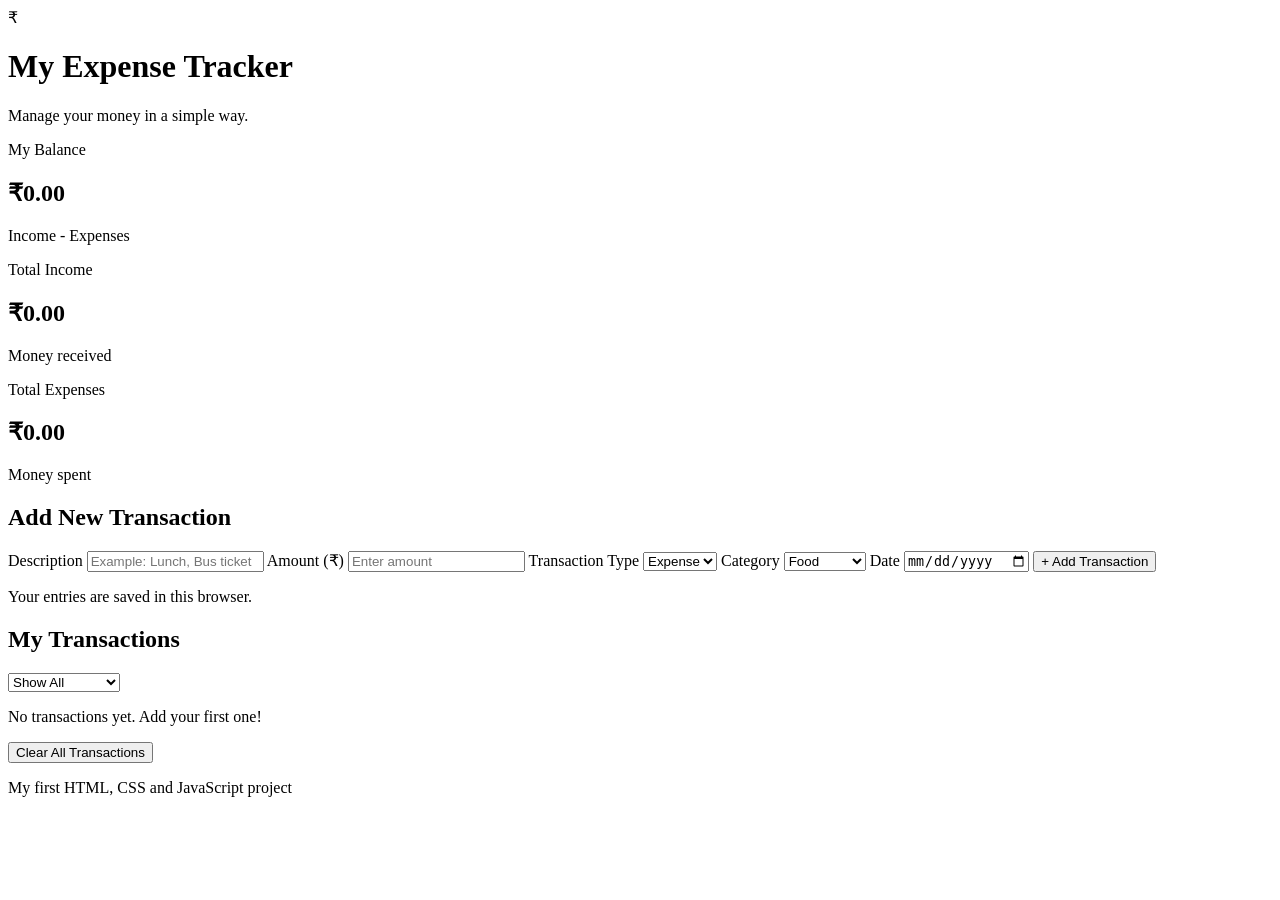
==== index.html @ 71889575 "Add beginner-friendly Expense Tracker project" ====
<!DOCTYPE html>
<html lang="en">
<head>
  <meta charset="UTF-8">
  <meta name="viewport" content="width=device-width, initial-scale=1.0">
  <title>My Expense Tracker</title>
  <link rel="stylesheet" href="style.css">
</head>
<body>
  <div class="container">
    <header class="header">
      <div class="logo">₹</div>
      <div><h1>My Expense Tracker</h1><p>Manage your money in a simple way.</p></div>
    </header>

    <section class="summary">
      <div class="summary-card balance-card"><p>My Balance</p><h2 id="balance">₹0.00</h2><span>Income - Expenses</span></div>
      <div class="summary-card"><p>Total Income</p><h2 class="income-text" id="totalIncome">₹0.00</h2><span>Money received</span></div>
      <div class="summary-card"><p>Total Expenses</p><h2 class="expense-text" id="totalExpense">₹0.00</h2><span>Money spent</span></div>
    </section>

    <main class="main-content">
      <section class="panel">
        <h2 class="section-title">Add New Transaction</h2>
        <form id="expenseForm">
          <label for="description">Description</label>
          <input type="text" id="description" placeholder="Example: Lunch, Bus ticket" required>
          <label for="amount">Amount (₹)</label>
          <input type="number" id="amount" placeholder="Enter amount" min="0.01" step="0.01" required>
          <label for="type">Transaction Type</label>
          <select id="type"><option value="expense">Expense</option><option value="income">Income</option></select>
          <label for="category">Category</label>
          <select id="category">
            <option>Food</option><option>Travel</option><option>Shopping</option>
            <option>Education</option><option>Bills</option><option>Salary</option><option>Other</option>
          </select>
          <label for="date">Date</label>
          <input type="date" id="date" required>
          <button type="submit" class="add-button">+ Add Transaction</button>
        </form>
        <p class="small-note">Your entries are saved in this browser.</p>
      </section>

      <section class="panel">
        <div class="list-heading">
          <h2 class="section-title">My Transactions</h2>
          <select id="filter" aria-label="Filter transactions">
            <option value="all">Show All</option><option value="income">Income Only</option><option value="expense">Expenses Only</option>
          </select>
        </div>
        <div id="transactionList" class="transaction-list"><p class="empty-message">No transactions yet. Add your first one!</p></div>
        <button id="clearButton" class="clear-button" type="button">Clear All Transactions</button>
      </section>
    </main>
    <footer><p>My first HTML, CSS and JavaScript project</p></footer>
  </div>
  <script src="script.js"></script>
</body>
</html>
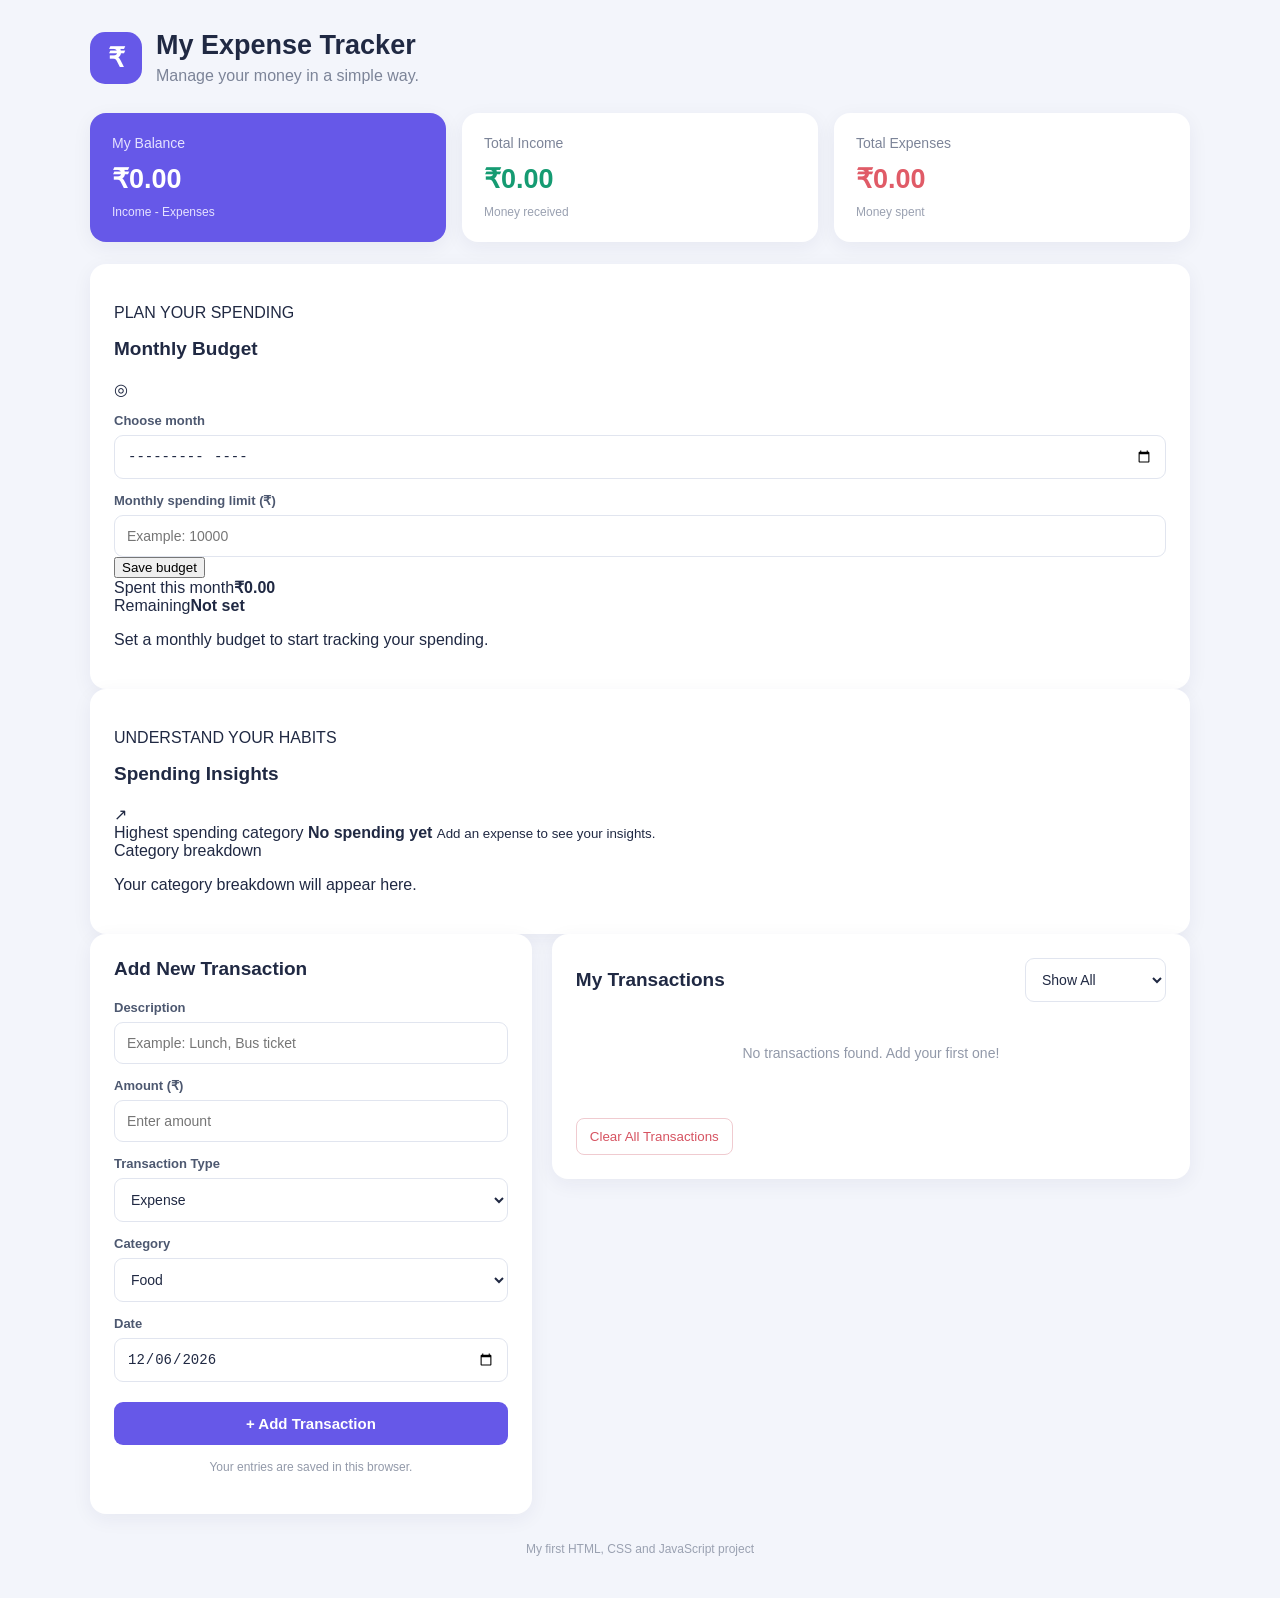
==== commit 201d6410: "Add monthly budget and spending insights UI" ====
--- a/index.html
+++ b/index.html
@@ -3,20 +3,73 @@
 <head>
   <meta charset="UTF-8">
   <meta name="viewport" content="width=device-width, initial-scale=1.0">
+  <meta name="theme-color" content="#6658e8">
+  <meta name="description" content="A simple personal expense tracker with monthly budgets and spending insights.">
   <title>My Expense Tracker</title>
   <link rel="stylesheet" href="style.css">
 </head>
 <body>
   <div class="container">
     <header class="header">
-      <div class="logo">₹</div>
-      <div><h1>My Expense Tracker</h1><p>Manage your money in a simple way.</p></div>
+      <div class="logo" aria-hidden="true">₹</div>
+      <div class="header-copy">
+        <h1>My Expense Tracker</h1>
+        <p>Manage your money in a simple way.</p>
+      </div>
     </header>
 
-    <section class="summary">
+    <section class="summary" aria-label="Money summary">
       <div class="summary-card balance-card"><p>My Balance</p><h2 id="balance">₹0.00</h2><span>Income - Expenses</span></div>
       <div class="summary-card"><p>Total Income</p><h2 class="income-text" id="totalIncome">₹0.00</h2><span>Money received</span></div>
       <div class="summary-card"><p>Total Expenses</p><h2 class="expense-text" id="totalExpense">₹0.00</h2><span>Money spent</span></div>
+    </section>
+
+    <section class="feature-grid" aria-label="Monthly money insights">
+      <section class="panel budget-panel">
+        <div class="feature-heading">
+          <div>
+            <p class="eyebrow">PLAN YOUR SPENDING</p>
+            <h2 class="section-title">Monthly Budget</h2>
+          </div>
+          <span class="feature-icon" aria-hidden="true">◎</span>
+        </div>
+        <label for="selectedMonth">Choose month</label>
+        <input type="month" id="selectedMonth">
+        <form id="budgetForm" class="budget-form">
+          <label for="budgetAmount">Monthly spending limit (₹)</label>
+          <div class="budget-input-row">
+            <input type="number" id="budgetAmount" min="1" step="0.01" placeholder="Example: 10000" inputmode="decimal">
+            <button type="submit" class="secondary-button">Save budget</button>
+          </div>
+        </form>
+        <div class="budget-stats">
+          <div><span>Spent this month</span><strong id="monthlySpent">₹0.00</strong></div>
+          <div class="remaining-stat"><span id="remainingLabel">Remaining</span><strong id="budgetRemaining">Not set</strong></div>
+        </div>
+        <div class="progress-track" id="budgetProgressTrack" role="progressbar" aria-label="Monthly budget used" aria-valuemin="0" aria-valuemax="100" aria-valuenow="0">
+          <div class="progress-fill" id="budgetProgress"></div>
+        </div>
+        <p class="budget-status" id="budgetStatus" aria-live="polite">Set a monthly budget to start tracking your spending.</p>
+      </section>
+
+      <section class="panel insights-panel">
+        <div class="feature-heading">
+          <div>
+            <p class="eyebrow">UNDERSTAND YOUR HABITS</p>
+            <h2 class="section-title">Spending Insights</h2>
+          </div>
+          <span class="feature-icon insight-icon" aria-hidden="true">↗</span>
+        </div>
+        <div class="top-category">
+          <span>Highest spending category</span>
+          <strong id="topCategory">No spending yet</strong>
+          <small id="topCategoryAmount">Add an expense to see your insights.</small>
+        </div>
+        <div class="category-heading"><span>Category breakdown</span><span id="insightMonthLabel"></span></div>
+        <div id="categoryInsights" class="category-insights">
+          <p class="empty-insight">Your category breakdown will appear here.</p>
+        </div>
+      </section>
     </section>
 
     <main class="main-content">
@@ -24,9 +77,9 @@
         <h2 class="section-title">Add New Transaction</h2>
         <form id="expenseForm">
           <label for="description">Description</label>
-          <input type="text" id="description" placeholder="Example: Lunch, Bus ticket" required>
+          <input type="text" id="description" maxlength="70" placeholder="Example: Lunch, Bus ticket" required>
           <label for="amount">Amount (₹)</label>
-          <input type="number" id="amount" placeholder="Enter amount" min="0.01" step="0.01" required>
+          <input type="number" id="amount" placeholder="Enter amount" min="0.01" step="0.01" inputmode="decimal" required>
           <label for="type">Transaction Type</label>
           <select id="type"><option value="expense">Expense</option><option value="income">Income</option></select>
           <label for="category">Category</label>
@@ -39,6 +92,7 @@
           <button type="submit" class="add-button">+ Add Transaction</button>
         </form>
         <p class="small-note">Your entries are saved in this browser.</p>
+        <p class="form-feedback" id="formFeedback" role="status" aria-live="polite"></p>
       </section>
 
       <section class="panel">
--- a/style.css
+++ b/style.css
@@ -0,0 +1,48 @@
+* { box-sizing: border-box; }
+body { margin: 0; padding: 30px 16px; font-family: Arial, sans-serif; background: #f3f5fb; color: #202943; }
+.container { max-width: 1100px; margin: 0 auto; }
+.header { display: flex; align-items: center; gap: 14px; margin-bottom: 28px; }
+.logo { width: 52px; height: 52px; display: flex; align-items: center; justify-content: center; background: #6658e8; color: white; border-radius: 15px; font-size: 27px; font-weight: bold; }
+.header h1 { margin: 0 0 6px; font-size: 27px; }
+.header p { margin: 0; color: #7c8498; }
+.summary { display: grid; grid-template-columns: repeat(3, 1fr); gap: 16px; margin-bottom: 22px; }
+.summary-card { background: white; padding: 22px; border-radius: 16px; box-shadow: 0 5px 20px rgba(30, 40, 80, 0.06); }
+.summary-card p { margin: 0; color: #7c8498; font-size: 14px; }
+.summary-card h2 { margin: 12px 0 7px; font-size: 27px; }
+.summary-card span { color: #9aa1b1; font-size: 12px; }
+.balance-card { background: #6658e8; color: white; }
+.balance-card p, .balance-card span { color: #e5e2ff; }
+.income-text { color: #159b72; }
+.expense-text { color: #e05b67; }
+.main-content { display: grid; grid-template-columns: .9fr 1.3fr; gap: 20px; align-items: start; }
+.panel { background: white; padding: 24px; border-radius: 16px; box-shadow: 0 5px 20px rgba(30, 40, 80, 0.06); }
+.section-title { margin: 0 0 20px; font-size: 19px; }
+label { display: block; margin: 14px 0 7px; font-size: 13px; font-weight: bold; color: #4d5870; }
+input, select { width: 100%; padding: 12px; border: 1px solid #e1e5ef; border-radius: 9px; background: white; color: #202943; font-size: 14px; outline: none; }
+input:focus, select:focus { border-color: #6658e8; box-shadow: 0 0 0 3px rgba(102, 88, 232, .12); }
+.add-button { width: 100%; margin-top: 20px; padding: 13px; border: 0; border-radius: 9px; background: #6658e8; color: white; font-size: 15px; font-weight: bold; cursor: pointer; }
+.add-button:hover { background: #5143d1; }
+.small-note { margin: 15px 0 0; text-align: center; color: #9299a9; font-size: 12px; }
+.list-heading { display: flex; align-items: center; justify-content: space-between; gap: 12px; }
+.list-heading .section-title { margin-bottom: 0; }
+.list-heading select { width: auto; max-width: 145px; }
+.transaction-list { margin-top: 18px; }
+.transaction-row { display: flex; justify-content: space-between; align-items: center; gap: 12px; padding: 15px 0; border-bottom: 1px solid #edf0f5; }
+.transaction-name { font-weight: bold; font-size: 14px; }
+.transaction-details { margin-top: 5px; color: #9299a9; font-size: 12px; }
+.transaction-right { display: flex; align-items: center; gap: 10px; }
+.transaction-amount { font-weight: bold; font-size: 14px; white-space: nowrap; }
+.delete-button { border: 0; background: #fff0f1; color: #df5361; border-radius: 7px; padding: 7px 10px; cursor: pointer; }
+.delete-button:hover { background: #ffdcdf; }
+.empty-message { padding: 25px 5px; text-align: center; color: #9299a9; font-size: 14px; }
+.clear-button { margin-top: 18px; padding: 10px 13px; border: 1px solid #f0cbd0; border-radius: 8px; background: white; color: #d65361; cursor: pointer; }
+.clear-button:hover { background: #fff4f5; }
+footer { margin-top: 28px; text-align: center; color: #9aa1b1; font-size: 12px; }
+@media (max-width: 750px) { .summary, .main-content { grid-template-columns: 1fr; } }
+@media (max-width: 450px) {
+  body { padding: 20px 12px; }
+  .header h1 { font-size: 22px; }
+  .panel { padding: 18px; }
+  .list-heading { align-items: flex-start; flex-direction: column; }
+  .list-heading select { width: 100%; max-width: none; }
+}
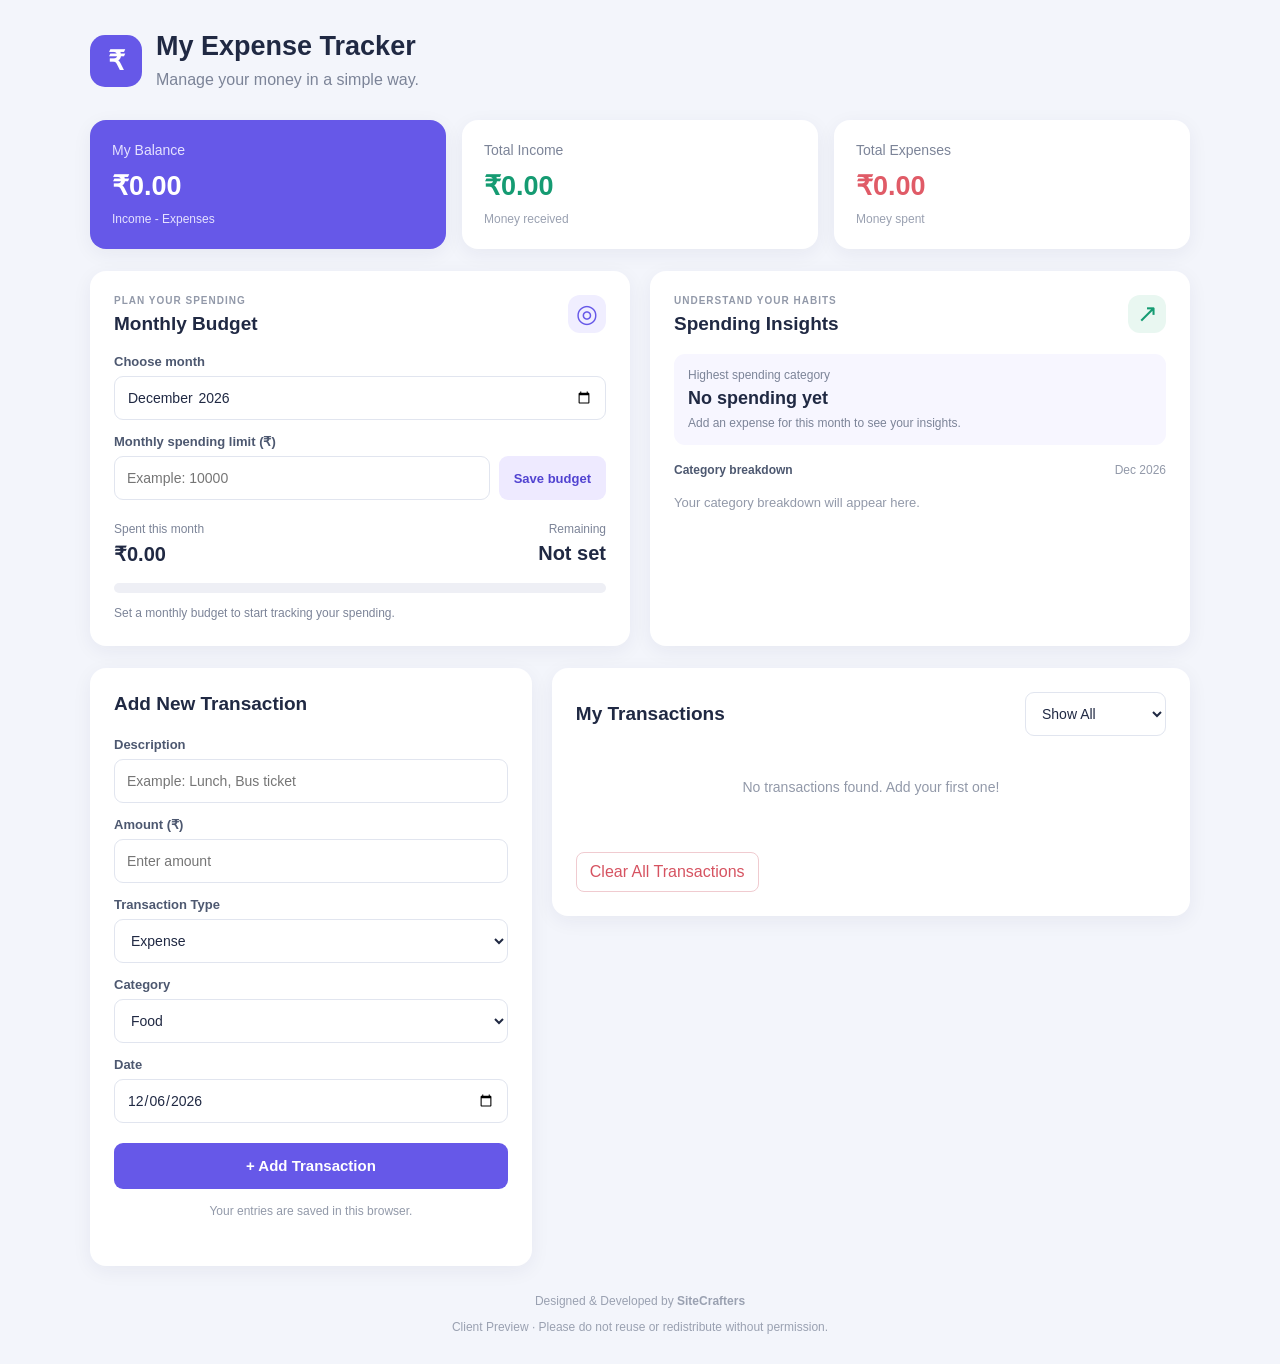
==== commit 8ed54b5a: "Add SiteCrafters client preview branding" ====
--- a/index.html
+++ b/index.html
@@ -5,7 +5,7 @@
   <meta name="viewport" content="width=device-width, initial-scale=1.0">
   <meta name="theme-color" content="#6658e8">
   <meta name="description" content="A simple personal expense tracker with monthly budgets and spending insights.">
-  <title>My Expense Tracker</title>
+  <title>Expense Tracker | SiteCrafters Client Preview</title>
   <link rel="stylesheet" href="style.css">
 </head>
 <body>
@@ -106,7 +106,7 @@
         <button id="clearButton" class="clear-button" type="button">Clear All Transactions</button>
       </section>
     </main>
-    <footer><p>My first HTML, CSS and JavaScript project</p></footer>
+    <footer class="sitecrafters-footer"><p class="footer-brand">Designed &amp; Developed by <strong>SiteCrafters</strong></p><span>Client Preview · Please do not reuse or redistribute without permission.</span></footer>
   </div>
   <script src="script.js"></script>
 </body>
--- a/style.css
+++ b/style.css
@@ -1,48 +1,120 @@
 * { box-sizing: border-box; }
-body { margin: 0; padding: 30px 16px; font-family: Arial, sans-serif; background: #f3f5fb; color: #202943; }
-.container { max-width: 1100px; margin: 0 auto; }
+:root { color-scheme: light; --primary: #6658e8; --ink: #202943; --muted: #7c8498; --line: #e9ecf3; }
+body { margin: 0; padding: 30px 16px; font-family: Arial, sans-serif; background: #f3f5fb; color: var(--ink); -webkit-font-smoothing: antialiased; }
+button, input, select { font: inherit; }
+button { touch-action: manipulation; }
+.container { width: 100%; max-width: 1100px; margin: 0 auto; }
 .header { display: flex; align-items: center; gap: 14px; margin-bottom: 28px; }
-.logo { width: 52px; height: 52px; display: flex; align-items: center; justify-content: center; background: #6658e8; color: white; border-radius: 15px; font-size: 27px; font-weight: bold; }
-.header h1 { margin: 0 0 6px; font-size: 27px; }
-.header p { margin: 0; color: #7c8498; }
-.summary { display: grid; grid-template-columns: repeat(3, 1fr); gap: 16px; margin-bottom: 22px; }
-.summary-card { background: white; padding: 22px; border-radius: 16px; box-shadow: 0 5px 20px rgba(30, 40, 80, 0.06); }
-.summary-card p { margin: 0; color: #7c8498; font-size: 14px; }
-.summary-card h2 { margin: 12px 0 7px; font-size: 27px; }
+.logo { flex: 0 0 52px; width: 52px; height: 52px; display: flex; align-items: center; justify-content: center; background: var(--primary); color: white; border-radius: 15px; font-size: 27px; font-weight: bold; }
+.header h1 { margin: 0 0 6px; font-size: 27px; line-height: 1.2; }
+.header p { margin: 0; color: var(--muted); line-height: 1.45; }
+.summary { display: grid; grid-template-columns: repeat(3, minmax(0, 1fr)); gap: 16px; margin-bottom: 22px; }
+.summary-card, .panel { min-width: 0; background: white; border-radius: 16px; box-shadow: 0 5px 20px rgba(30, 40, 80, 0.06); }
+.summary-card { padding: 22px; }
+.summary-card p { margin: 0; color: var(--muted); font-size: 14px; }
+.summary-card h2 { margin: 12px 0 7px; font-size: clamp(21px, 2.4vw, 27px); overflow-wrap: anywhere; }
 .summary-card span { color: #9aa1b1; font-size: 12px; }
-.balance-card { background: #6658e8; color: white; }
+.balance-card { background: var(--primary); color: white; }
 .balance-card p, .balance-card span { color: #e5e2ff; }
 .income-text { color: #159b72; }
 .expense-text { color: #e05b67; }
-.main-content { display: grid; grid-template-columns: .9fr 1.3fr; gap: 20px; align-items: start; }
-.panel { background: white; padding: 24px; border-radius: 16px; box-shadow: 0 5px 20px rgba(30, 40, 80, 0.06); }
-.section-title { margin: 0 0 20px; font-size: 19px; }
+.feature-grid { display: grid; grid-template-columns: minmax(0, 1fr) minmax(0, 1fr); gap: 20px; margin-bottom: 22px; align-items: stretch; }
+.panel { padding: 24px; }
+.feature-heading { display: flex; align-items: flex-start; justify-content: space-between; gap: 12px; margin-bottom: 18px; }
+.eyebrow { margin: 0 0 6px; color: #9299a9; font-size: 10px; font-weight: 700; letter-spacing: 1px; }
+.section-title { margin: 0 0 20px; font-size: 19px; line-height: 1.3; }
+.feature-heading .section-title { margin: 0; }
+.feature-icon { display: grid; place-items: center; flex: 0 0 38px; width: 38px; height: 38px; border-radius: 12px; background: #f0eeff; color: var(--primary); font-size: 25px; }
+.insight-icon { background: #e9f7f1; color: #159b72; }
 label { display: block; margin: 14px 0 7px; font-size: 13px; font-weight: bold; color: #4d5870; }
-input, select { width: 100%; padding: 12px; border: 1px solid #e1e5ef; border-radius: 9px; background: white; color: #202943; font-size: 14px; outline: none; }
-input:focus, select:focus { border-color: #6658e8; box-shadow: 0 0 0 3px rgba(102, 88, 232, .12); }
-.add-button { width: 100%; margin-top: 20px; padding: 13px; border: 0; border-radius: 9px; background: #6658e8; color: white; font-size: 15px; font-weight: bold; cursor: pointer; }
+input, select { width: 100%; min-width: 0; min-height: 44px; padding: 11px 12px; border: 1px solid #e1e5ef; border-radius: 9px; background: white; color: var(--ink); font-size: 14px; outline: none; }
+input:focus, select:focus, button:focus-visible { border-color: var(--primary); outline: 3px solid rgba(102, 88, 232, .15); outline-offset: 1px; }
+.budget-form { margin-top: 2px; }
+.budget-input-row { display: grid; grid-template-columns: minmax(0, 1fr) auto; gap: 9px; }
+.secondary-button { min-height: 44px; padding: 0 15px; border: 0; border-radius: 9px; background: #eeeaff; color: #5143d1; font-size: 13px; font-weight: 700; cursor: pointer; }
+.secondary-button:hover { background: #e2ddff; }
+.budget-stats { display: grid; grid-template-columns: 1fr 1fr; gap: 12px; margin-top: 22px; }
+.budget-stats div { min-width: 0; }
+.budget-stats span, .top-category > span { display: block; margin-bottom: 6px; color: var(--muted); font-size: 12px; }
+.budget-stats strong { display: block; font-size: clamp(16px, 2vw, 20px); overflow-wrap: anywhere; }
+.remaining-stat { text-align: right; }
+.progress-track { width: 100%; height: 10px; margin-top: 17px; overflow: hidden; border-radius: 20px; background: #eeeff5; }
+.progress-fill { width: 0; height: 100%; border-radius: inherit; background: #159b72; transition: width .25s ease, background-color .25s ease; }
+.progress-fill.warning { background: #e7a33e; }
+.progress-fill.over-budget { background: #e05b67; }
+.budget-status { min-height: 18px; margin: 11px 0 0; color: var(--muted); font-size: 12px; line-height: 1.5; }
+.budget-status.warning { color: #a66a13; }
+.budget-status.over-budget { color: #d65361; font-weight: 700; }
+.top-category { padding: 14px; border-radius: 11px; background: #f7f6ff; }
+.top-category strong { display: block; margin-bottom: 4px; color: var(--ink); font-size: 18px; }
+.top-category small { color: var(--muted); font-size: 12px; }
+.category-heading { display: flex; justify-content: space-between; gap: 10px; margin: 18px 0 12px; color: #4d5870; font-size: 12px; font-weight: 700; }
+.category-heading span:last-child { color: #9299a9; font-weight: 400; text-align: right; }
+.category-insights { display: grid; gap: 12px; }
+.category-row { min-width: 0; }
+.category-row-top { display: flex; justify-content: space-between; gap: 10px; margin-bottom: 6px; font-size: 12px; }
+.category-row-top span:first-child { color: #4d5870; }
+.category-row-top strong { flex: 0 0 auto; color: var(--ink); font-size: 12px; }
+.category-track { height: 7px; overflow: hidden; border-radius: 20px; background: #eff0f5; }
+.category-fill { height: 100%; border-radius: inherit; background: var(--primary); }
+.empty-insight { margin: 4px 0; color: #9299a9; font-size: 13px; line-height: 1.5; }
+.main-content { display: grid; grid-template-columns: minmax(0, .9fr) minmax(0, 1.3fr); gap: 20px; align-items: start; }
+.add-button { width: 100%; min-height: 46px; margin-top: 20px; padding: 12px; border: 0; border-radius: 9px; background: var(--primary); color: white; font-size: 15px; font-weight: bold; cursor: pointer; }
 .add-button:hover { background: #5143d1; }
 .small-note { margin: 15px 0 0; text-align: center; color: #9299a9; font-size: 12px; }
+.form-feedback { min-height: 16px; margin: 8px 0 0; color: #159b72; text-align: center; font-size: 12px; }
 .list-heading { display: flex; align-items: center; justify-content: space-between; gap: 12px; }
 .list-heading .section-title { margin-bottom: 0; }
 .list-heading select { width: auto; max-width: 145px; }
 .transaction-list { margin-top: 18px; }
 .transaction-row { display: flex; justify-content: space-between; align-items: center; gap: 12px; padding: 15px 0; border-bottom: 1px solid #edf0f5; }
-.transaction-name { font-weight: bold; font-size: 14px; }
-.transaction-details { margin-top: 5px; color: #9299a9; font-size: 12px; }
-.transaction-right { display: flex; align-items: center; gap: 10px; }
+.transaction-details-wrap { min-width: 0; flex: 1 1 auto; }
+.transaction-name { overflow-wrap: anywhere; font-weight: bold; font-size: 14px; }
+.transaction-details { margin-top: 5px; color: #9299a9; font-size: 12px; overflow-wrap: anywhere; }
+.transaction-right { display: flex; flex: 0 0 auto; align-items: center; gap: 10px; }
 .transaction-amount { font-weight: bold; font-size: 14px; white-space: nowrap; }
-.delete-button { border: 0; background: #fff0f1; color: #df5361; border-radius: 7px; padding: 7px 10px; cursor: pointer; }
+.delete-button { min-height: 36px; padding: 7px 10px; border: 0; background: #fff0f1; color: #df5361; border-radius: 7px; cursor: pointer; }
 .delete-button:hover { background: #ffdcdf; }
 .empty-message { padding: 25px 5px; text-align: center; color: #9299a9; font-size: 14px; }
-.clear-button { margin-top: 18px; padding: 10px 13px; border: 1px solid #f0cbd0; border-radius: 8px; background: white; color: #d65361; cursor: pointer; }
+.clear-button { min-height: 40px; margin-top: 18px; padding: 9px 13px; border: 1px solid #f0cbd0; border-radius: 8px; background: white; color: #d65361; cursor: pointer; }
 .clear-button:hover { background: #fff4f5; }
 footer { margin-top: 28px; text-align: center; color: #9aa1b1; font-size: 12px; }
-@media (max-width: 750px) { .summary, .main-content { grid-template-columns: 1fr; } }
-@media (max-width: 450px) {
+@media (max-width: 800px) {
+  .summary { grid-template-columns: repeat(2, minmax(0, 1fr)); }
+  .balance-card { grid-column: 1 / -1; }
+  .feature-grid, .main-content { grid-template-columns: 1fr; }
+}
+@media (max-width: 520px) {
   body { padding: 20px 12px; }
-  .header h1 { font-size: 22px; }
-  .panel { padding: 18px; }
-  .list-heading { align-items: flex-start; flex-direction: column; }
+  .header { gap: 11px; margin-bottom: 20px; }
+  .logo { flex-basis: 46px; width: 46px; height: 46px; border-radius: 13px; font-size: 24px; }
+  .header h1 { font-size: 21px; }
+  .header p { font-size: 13px; }
+  .summary { gap: 10px; margin-bottom: 16px; }
+  .summary-card { padding: 16px; border-radius: 13px; }
+  .summary-card h2 { margin: 9px 0 6px; font-size: clamp(18px, 6vw, 23px); }
+  .summary-card p { font-size: 12px; }
+  .summary-card span { font-size: 11px; }
+  .feature-grid { gap: 14px; margin-bottom: 16px; }
+  .panel { padding: 18px; border-radius: 13px; }
+  .section-title { font-size: 18px; }
+  .budget-input-row { grid-template-columns: 1fr; }
+  .secondary-button { width: 100%; }
+  .transaction-row { align-items: flex-start; gap: 8px; }
+  .transaction-right { flex-direction: column; align-items: flex-end; gap: 6px; }
+  .transaction-amount { font-size: 12px; }
+  .delete-button { min-height: 34px; padding: 6px 9px; }
+  .list-heading { align-items: stretch; flex-direction: column; }
   .list-heading select { width: 100%; max-width: none; }
+}
+@media (max-width: 360px) {
+  body { padding: 16px 9px; }
+  .summary-card { padding: 13px; }
+  .panel { padding: 15px; }
+  .budget-stats { gap: 8px; }
+  .budget-stats strong { font-size: 15px; }
+  .category-row-top { font-size: 11px; }
+}
+@media (prefers-reduced-motion: reduce) {
+  *, *::before, *::after { scroll-behavior: auto !important; transition-duration: .01ms !important; animation-duration: .01ms !important; }
 }
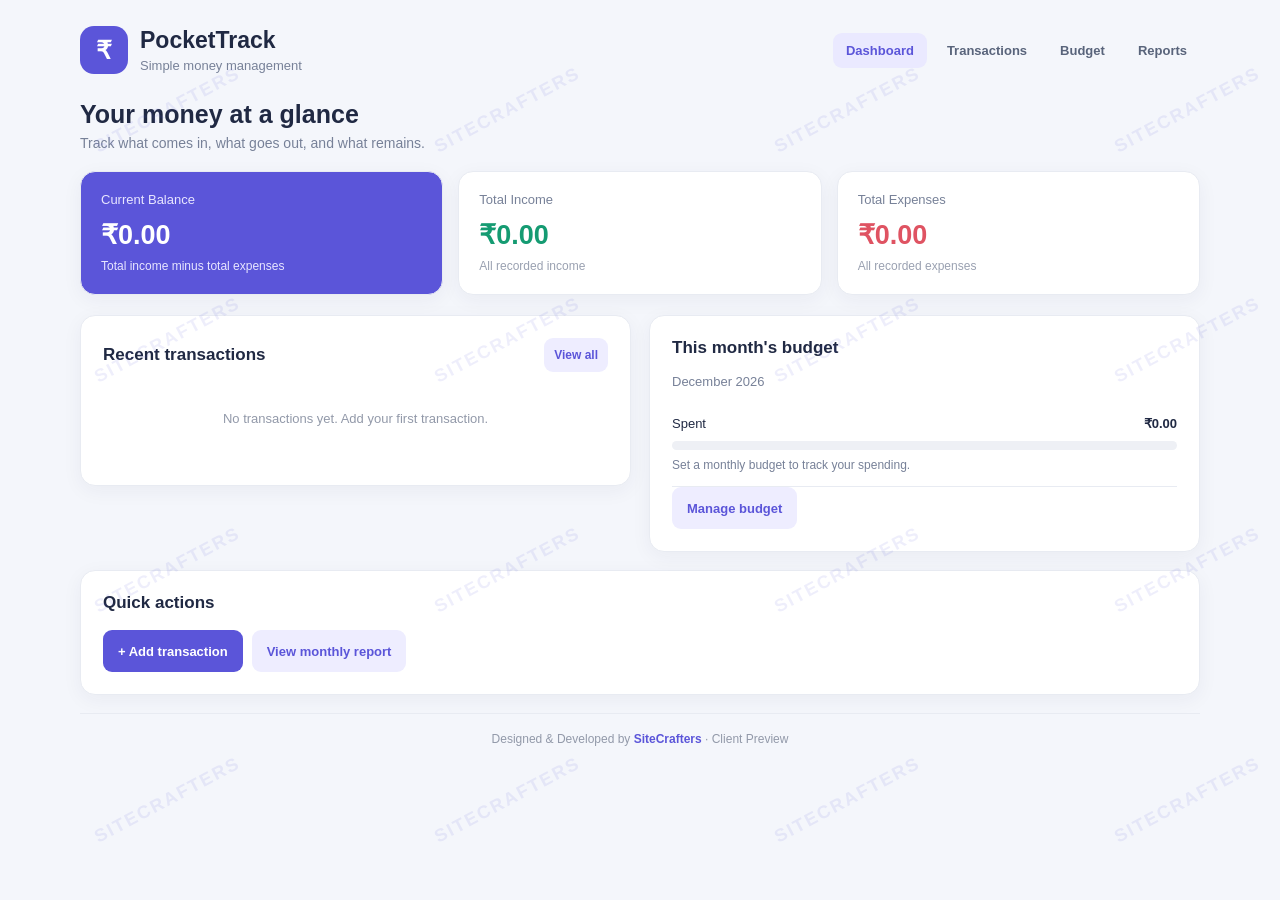
==== commit 8ba8bded: "Replace dashboard with responsive multi-page PocketTrack homepage" ====
--- a/index.html
+++ b/index.html
@@ -1,113 +1,8 @@
 <!DOCTYPE html>
-<html lang="en">
-<head>
-  <meta charset="UTF-8">
-  <meta name="viewport" content="width=device-width, initial-scale=1.0">
-  <meta name="theme-color" content="#6658e8">
-  <meta name="description" content="A simple personal expense tracker with monthly budgets and spending insights.">
-  <title>Expense Tracker | SiteCrafters Client Preview</title>
-  <link rel="stylesheet" href="style.css">
-</head>
-<body>
-  <div class="container">
-    <header class="header">
-      <div class="logo" aria-hidden="true">₹</div>
-      <div class="header-copy">
-        <h1>My Expense Tracker</h1>
-        <p>Manage your money in a simple way.</p>
-      </div>
-    </header>
-
-    <section class="summary" aria-label="Money summary">
-      <div class="summary-card balance-card"><p>My Balance</p><h2 id="balance">₹0.00</h2><span>Income - Expenses</span></div>
-      <div class="summary-card"><p>Total Income</p><h2 class="income-text" id="totalIncome">₹0.00</h2><span>Money received</span></div>
-      <div class="summary-card"><p>Total Expenses</p><h2 class="expense-text" id="totalExpense">₹0.00</h2><span>Money spent</span></div>
-    </section>
-
-    <section class="feature-grid" aria-label="Monthly money insights">
-      <section class="panel budget-panel">
-        <div class="feature-heading">
-          <div>
-            <p class="eyebrow">PLAN YOUR SPENDING</p>
-            <h2 class="section-title">Monthly Budget</h2>
-          </div>
-          <span class="feature-icon" aria-hidden="true">◎</span>
-        </div>
-        <label for="selectedMonth">Choose month</label>
-        <input type="month" id="selectedMonth">
-        <form id="budgetForm" class="budget-form">
-          <label for="budgetAmount">Monthly spending limit (₹)</label>
-          <div class="budget-input-row">
-            <input type="number" id="budgetAmount" min="1" step="0.01" placeholder="Example: 10000" inputmode="decimal">
-            <button type="submit" class="secondary-button">Save budget</button>
-          </div>
-        </form>
-        <div class="budget-stats">
-          <div><span>Spent this month</span><strong id="monthlySpent">₹0.00</strong></div>
-          <div class="remaining-stat"><span id="remainingLabel">Remaining</span><strong id="budgetRemaining">Not set</strong></div>
-        </div>
-        <div class="progress-track" id="budgetProgressTrack" role="progressbar" aria-label="Monthly budget used" aria-valuemin="0" aria-valuemax="100" aria-valuenow="0">
-          <div class="progress-fill" id="budgetProgress"></div>
-        </div>
-        <p class="budget-status" id="budgetStatus" aria-live="polite">Set a monthly budget to start tracking your spending.</p>
-      </section>
-
-      <section class="panel insights-panel">
-        <div class="feature-heading">
-          <div>
-            <p class="eyebrow">UNDERSTAND YOUR HABITS</p>
-            <h2 class="section-title">Spending Insights</h2>
-          </div>
-          <span class="feature-icon insight-icon" aria-hidden="true">↗</span>
-        </div>
-        <div class="top-category">
-          <span>Highest spending category</span>
-          <strong id="topCategory">No spending yet</strong>
-          <small id="topCategoryAmount">Add an expense to see your insights.</small>
-        </div>
-        <div class="category-heading"><span>Category breakdown</span><span id="insightMonthLabel"></span></div>
-        <div id="categoryInsights" class="category-insights">
-          <p class="empty-insight">Your category breakdown will appear here.</p>
-        </div>
-      </section>
-    </section>
-
-    <main class="main-content">
-      <section class="panel">
-        <h2 class="section-title">Add New Transaction</h2>
-        <form id="expenseForm">
-          <label for="description">Description</label>
-          <input type="text" id="description" maxlength="70" placeholder="Example: Lunch, Bus ticket" required>
-          <label for="amount">Amount (₹)</label>
-          <input type="number" id="amount" placeholder="Enter amount" min="0.01" step="0.01" inputmode="decimal" required>
-          <label for="type">Transaction Type</label>
-          <select id="type"><option value="expense">Expense</option><option value="income">Income</option></select>
-          <label for="category">Category</label>
-          <select id="category">
-            <option>Food</option><option>Travel</option><option>Shopping</option>
-            <option>Education</option><option>Bills</option><option>Salary</option><option>Other</option>
-          </select>
-          <label for="date">Date</label>
-          <input type="date" id="date" required>
-          <button type="submit" class="add-button">+ Add Transaction</button>
-        </form>
-        <p class="small-note">Your entries are saved in this browser.</p>
-        <p class="form-feedback" id="formFeedback" role="status" aria-live="polite"></p>
-      </section>
-
-      <section class="panel">
-        <div class="list-heading">
-          <h2 class="section-title">My Transactions</h2>
-          <select id="filter" aria-label="Filter transactions">
-            <option value="all">Show All</option><option value="income">Income Only</option><option value="expense">Expenses Only</option>
-          </select>
-        </div>
-        <div id="transactionList" class="transaction-list"><p class="empty-message">No transactions yet. Add your first one!</p></div>
-        <button id="clearButton" class="clear-button" type="button">Clear All Transactions</button>
-      </section>
-    </main>
-    <footer class="sitecrafters-footer"><p class="footer-brand">Designed &amp; Developed by <strong>SiteCrafters</strong></p><span>Client Preview · Please do not reuse or redistribute without permission.</span></footer>
-  </div>
-  <script src="script.js"></script>
-</body>
-</html>+<html lang="en"><head><meta charset="UTF-8"><meta name="viewport" content="width=device-width, initial-scale=1.0"><meta name="theme-color" content="#5b55d9"><meta name="description" content="A simple personal finance and expense tracker."><title>Dashboard | PocketTrack</title><link rel="stylesheet" href="css/style.css"></head>
+<body><div class="container"><header class="site-header"><div class="brand"><div class="logo" aria-hidden="true">₹</div><div><h1>PocketTrack</h1><p>Simple money management</p></div></div><nav class="nav" aria-label="Main navigation"><a href="index.html" class="active">Dashboard</a><a href="transactions.html">Transactions</a><a href="budget.html">Budget</a><a href="reports.html">Reports</a></nav></header>
+<main><div class="page-heading"><h2>Your money at a glance</h2><p>Track what comes in, what goes out, and what remains.</p></div>
+<section class="summary" aria-label="Financial summary"><div class="summary-card balance-card"><p>Current Balance</p><h3 id="balance">₹0.00</h3><small>Total income minus total expenses</small></div><div class="summary-card"><p>Total Income</p><h3 class="income" id="totalIncome">₹0.00</h3><small>All recorded income</small></div><div class="summary-card"><p>Total Expenses</p><h3 class="expense" id="totalExpense">₹0.00</h3><small>All recorded expenses</small></div></section>
+<div class="grid-two"><section class="panel"><div class="panel-head"><h3>Recent transactions</h3><a class="button secondary small" href="transactions.html">View all</a></div><div id="recentTransactions"><p class="empty">No transactions yet. Add your first transaction.</p></div></section><section class="panel"><h3>This month's budget</h3><p class="muted" id="dashboardMonth"></p><div class="budget-row"><div class="budget-row-head"><span>Spent</span><strong id="dashboardSpent">₹0.00</strong></div><div class="progress"><span id="dashboardProgress" style="width:0%"></span></div><p class="status" id="dashboardBudgetStatus">Set a budget to track your spending.</p></div><a class="button secondary" href="budget.html">Manage budget</a></section></div>
+<section class="panel"><div class="panel-head"><h3>Quick actions</h3></div><div class="form-actions"><a class="button" href="transactions.html#transactionForm">+ Add transaction</a><a class="button secondary" href="reports.html">View monthly report</a></div></section></main>
+<footer class="site-footer">Designed &amp; Developed by <strong>SiteCrafters</strong> · Client Preview</footer></div><script src="js/app.js"></script></body></html>
--- a/css/style.css
+++ b/css/style.css
@@ -0,0 +1,21 @@
+*{box-sizing:border-box} :root{--primary:#5b55d9;--primary-dark:#4540b7;--ink:#202943;--muted:#778198;--line:#e8ebf2;--bg:#f4f6fb;--green:#159b72;--red:#df5362;--card:#fff}
+body{margin:0;padding:26px 16px 40px;background:var(--bg);color:var(--ink);font-family:Arial,sans-serif;-webkit-font-smoothing:antialiased}
+button,input,select,textarea{font:inherit}button{cursor:pointer;touch-action:manipulation}.container{width:100%;max-width:1120px;margin:auto}
+.site-header{display:flex;justify-content:space-between;align-items:center;gap:18px;margin-bottom:26px}.brand{display:flex;align-items:center;gap:12px}.logo{width:48px;height:48px;display:grid;place-items:center;border-radius:14px;background:var(--primary);color:#fff;font-size:25px;font-weight:bold}.brand h1{margin:0;font-size:23px}.brand p{margin:4px 0 0;color:var(--muted);font-size:13px}
+.nav{display:flex;flex-wrap:wrap;gap:7px}.nav a{padding:10px 13px;border-radius:9px;text-decoration:none;color:#59647b;font-size:13px;font-weight:bold}.nav a:hover,.nav a.active{background:#eae9ff;color:var(--primary)}
+.page-heading{margin:0 0 20px}.page-heading h2{margin:0 0 6px;font-size:25px}.page-heading p{margin:0;color:var(--muted);font-size:14px}
+.summary{display:grid;grid-template-columns:repeat(3,minmax(0,1fr));gap:15px;margin-bottom:20px}.summary-card,.panel{min-width:0;background:var(--card);border:1px solid var(--line);border-radius:15px;box-shadow:0 5px 20px rgba(30,40,80,.05)}.summary-card{padding:20px}.summary-card p{margin:0;color:var(--muted);font-size:13px}.summary-card h3{margin:12px 0 5px;font-size:clamp(20px,2.5vw,27px);overflow-wrap:anywhere}.summary-card small{color:#9aa1b1;font-size:12px}.balance-card{background:var(--primary);color:#fff}.balance-card p,.balance-card small{color:#e8e6ff}.income{color:var(--green)}.expense{color:var(--red)}
+.grid-two{display:grid;grid-template-columns:repeat(2,minmax(0,1fr));gap:18px;align-items:start}.panel{padding:22px;margin-bottom:18px}.panel h3{margin:0 0 16px;font-size:17px}.panel-head{display:flex;justify-content:space-between;align-items:center;gap:12px;margin-bottom:15px}.panel-head h3{margin:0}
+label{display:block;margin:13px 0 7px;color:#4d5870;font-size:13px;font-weight:bold}input,select,textarea{width:100%;min-width:0;min-height:43px;padding:10px 12px;border:1px solid #dfe4ed;border-radius:9px;background:#fff;color:var(--ink);font-size:14px;outline:none}textarea{min-height:76px;resize:vertical}input:focus,select:focus,textarea:focus,button:focus-visible,a:focus-visible{outline:3px solid #5b55d933;outline-offset:2px;border-color:var(--primary)}
+.form-grid{display:grid;grid-template-columns:repeat(2,minmax(0,1fr));gap:0 12px}.field-full{grid-column:1/-1}.button{display:inline-flex;justify-content:center;align-items:center;min-height:42px;padding:10px 15px;border:0;border-radius:9px;background:var(--primary);color:white;font-size:13px;font-weight:bold;text-decoration:none}.button:hover{background:var(--primary-dark)}.button.secondary{background:#eeedff;color:var(--primary)}.button.danger{background:#fff0f1;color:var(--red)}.button.small{min-height:34px;padding:7px 10px;font-size:12px}.form-actions{display:flex;gap:9px;flex-wrap:wrap;margin-top:17px}
+.muted{color:var(--muted);font-size:13px}.empty{padding:24px 8px;text-align:center;color:#9299a9;font-size:13px}
+.transaction{display:flex;justify-content:space-between;align-items:center;gap:12px;padding:13px 0;border-bottom:1px solid #edf0f5}.transaction:last-child{border-bottom:0}.transaction-info{min-width:0}.transaction-title{font-weight:bold;font-size:14px;overflow-wrap:anywhere}.transaction-meta{margin-top:5px;color:var(--muted);font-size:12px}.transaction-side{display:flex;align-items:center;gap:10px;flex:0 0 auto}.transaction-amount{font-size:13px;font-weight:bold;white-space:nowrap}.transaction-actions{display:flex;gap:5px}
+.toolbar{display:grid;grid-template-columns:minmax(0,1fr) 170px 170px;gap:9px;margin-bottom:14px}.progress{height:9px;border-radius:20px;background:#eef0f5;overflow:hidden;margin-top:10px}.progress span{display:block;height:100%;border-radius:inherit;background:var(--green)}.progress span.warn{background:#e4a13c}.progress span.over{background:var(--red)}.budget-row{padding:14px 0;border-bottom:1px solid var(--line)}.budget-row:last-child{border-bottom:0}.budget-row-head{display:flex;justify-content:space-between;gap:12px;font-size:13px}.budget-row-head strong{white-space:nowrap}.status{margin:8px 0 0;font-size:12px;color:var(--muted)}.status.warn{color:#a66a13}.status.over{color:var(--red);font-weight:bold}
+.bar-row{margin:14px 0}.bar-label{display:flex;justify-content:space-between;gap:12px;font-size:13px;margin-bottom:7px}.bar{height:9px;border-radius:20px;background:#eef0f5;overflow:hidden}.bar span{display:block;height:100%;background:var(--primary);border-radius:inherit}
+.notice{padding:12px 14px;border-radius:10px;background:#f0efff;color:#5149bd;font-size:13px;line-height:1.5}.site-footer{padding:18px 8px;text-align:center;color:#9299a9;font-size:12px;border-top:1px solid var(--line)}.site-footer strong{color:var(--primary)}
+@media(max-width:800px){.site-header{align-items:flex-start;flex-direction:column}.summary{grid-template-columns:repeat(2,minmax(0,1fr))}.balance-card{grid-column:1/-1}.grid-two{grid-template-columns:1fr}}
+@media(max-width:520px){body{padding:18px 11px 30px}.brand h1{font-size:20px}.nav{width:100%;display:grid;grid-template-columns:repeat(4,1fr);gap:4px}.nav a{text-align:center;padding:10px 4px;font-size:11px}.summary{gap:9px}.summary-card{padding:15px;border-radius:12px}.panel{padding:17px;border-radius:12px}.page-heading h2{font-size:22px}.form-grid{grid-template-columns:1fr}.field-full{grid-column:auto}.toolbar{grid-template-columns:1fr 1fr}.toolbar input{grid-column:1/-1}.transaction{align-items:flex-start}.transaction-side{align-items:flex-end;flex-direction:column;gap:6px}.transaction-actions{flex-wrap:wrap}.transaction-amount{font-size:12px}}
+@media(max-width:360px){.summary-card{padding:12px}.summary-card h3{font-size:18px}.nav a{font-size:10px}}
+@media(prefers-reduced-motion:reduce){*{scroll-behavior:auto!important;transition:none!important}}
+/* Repeating attribution watermark for client-preview screenshots. */
+body:after{content:"";position:fixed;inset:0;z-index:1000;pointer-events:none;user-select:none;background-image:url("data:image/svg+xml,%3Csvg xmlns='http://www.w3.org/2000/svg' width='340' height='230'%3E%3Ctext x='170' y='115' text-anchor='middle' transform='rotate(-28 170 115)' font-family='Arial' font-size='18' font-weight='bold' letter-spacing='2' fill='%235b55d9' fill-opacity='.10'%3ESITECRAFTERS%3C/text%3E%3C/svg%3E");background-repeat:repeat}
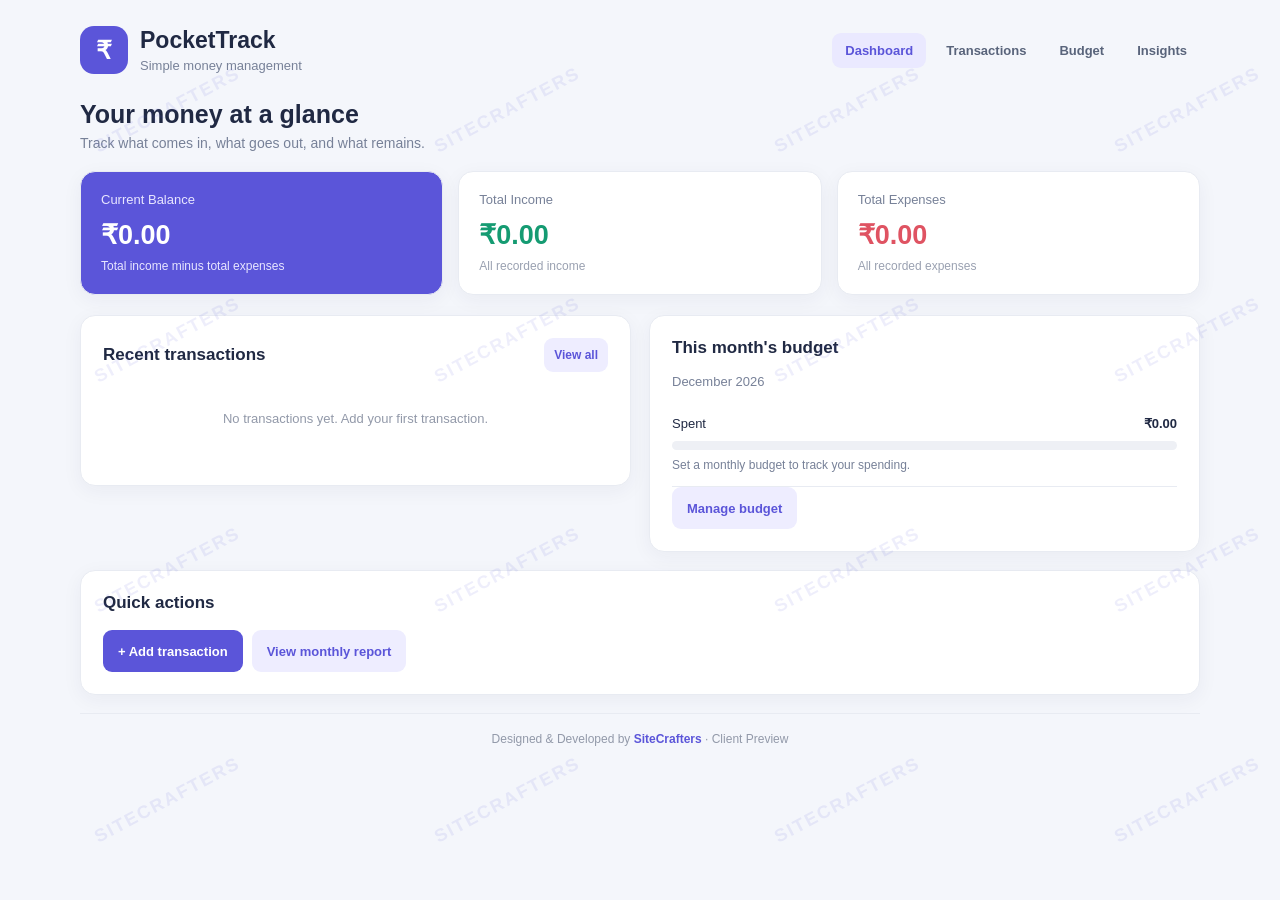
==== commit 2c73a806: "Rename Reports navigation item to Insights" ====
--- a/index.html
+++ b/index.html
@@ -1,6 +1,6 @@
 <!DOCTYPE html>
 <html lang="en"><head><meta charset="UTF-8"><meta name="viewport" content="width=device-width, initial-scale=1.0"><meta name="theme-color" content="#5b55d9"><meta name="description" content="A simple personal finance and expense tracker."><title>Dashboard | PocketTrack</title><link rel="stylesheet" href="css/style.css"></head>
-<body><div class="container"><header class="site-header"><div class="brand"><div class="logo" aria-hidden="true">₹</div><div><h1>PocketTrack</h1><p>Simple money management</p></div></div><nav class="nav" aria-label="Main navigation"><a href="index.html" class="active">Dashboard</a><a href="transactions.html">Transactions</a><a href="budget.html">Budget</a><a href="reports.html">Reports</a></nav></header>
+<body><div class="container"><header class="site-header"><div class="brand"><div class="logo" aria-hidden="true">₹</div><div><h1>PocketTrack</h1><p>Simple money management</p></div></div><nav class="nav" aria-label="Main navigation"><a href="index.html" class="active">Dashboard</a><a href="transactions.html">Transactions</a><a href="budget.html">Budget</a><a href="reports.html">Insights</a></nav></header>
 <main><div class="page-heading"><h2>Your money at a glance</h2><p>Track what comes in, what goes out, and what remains.</p></div>
 <section class="summary" aria-label="Financial summary"><div class="summary-card balance-card"><p>Current Balance</p><h3 id="balance">₹0.00</h3><small>Total income minus total expenses</small></div><div class="summary-card"><p>Total Income</p><h3 class="income" id="totalIncome">₹0.00</h3><small>All recorded income</small></div><div class="summary-card"><p>Total Expenses</p><h3 class="expense" id="totalExpense">₹0.00</h3><small>All recorded expenses</small></div></section>
 <div class="grid-two"><section class="panel"><div class="panel-head"><h3>Recent transactions</h3><a class="button secondary small" href="transactions.html">View all</a></div><div id="recentTransactions"><p class="empty">No transactions yet. Add your first transaction.</p></div></section><section class="panel"><h3>This month's budget</h3><p class="muted" id="dashboardMonth"></p><div class="budget-row"><div class="budget-row-head"><span>Spent</span><strong id="dashboardSpent">₹0.00</strong></div><div class="progress"><span id="dashboardProgress" style="width:0%"></span></div><p class="status" id="dashboardBudgetStatus">Set a budget to track your spending.</p></div><a class="button secondary" href="budget.html">Manage budget</a></section></div>
--- a/css/style.css
+++ b/css/style.css
@@ -19,3 +19,13 @@
 @media(prefers-reduced-motion:reduce){*{scroll-behavior:auto!important;transition:none!important}}
 /* Repeating attribution watermark for client-preview screenshots. */
 body:after{content:"";position:fixed;inset:0;z-index:1000;pointer-events:none;user-select:none;background-image:url("data:image/svg+xml,%3Csvg xmlns='http://www.w3.org/2000/svg' width='340' height='230'%3E%3Ctext x='170' y='115' text-anchor='middle' transform='rotate(-28 170 115)' font-family='Arial' font-size='18' font-weight='bold' letter-spacing='2' fill='%235b55d9' fill-opacity='.10'%3ESITECRAFTERS%3C/text%3E%3C/svg%3E");background-repeat:repeat}
+
+/* Monthly money insights */
+.report-controls{display:flex;align-items:end;justify-content:space-between;gap:18px}.report-controls>div:first-child{width:min(100%,320px)}.report-export{padding-bottom:0}
+.insight-metrics{display:grid;grid-template-columns:repeat(4,minmax(0,1fr));gap:14px;margin-bottom:18px}
+.insight-grid{display:grid;grid-template-columns:repeat(3,minmax(0,1fr));gap:14px;margin-bottom:18px}
+.insight-card{margin:0;min-width:0}.insight-icon{display:grid;place-items:center;width:38px;height:38px;border-radius:12px;background:#eeedff;color:var(--primary);font-size:20px;font-weight:bold}
+.insight-label{margin:14px 0 7px;color:var(--muted);font-size:12px;font-weight:bold}.insight-card h3{margin:0 0 7px;font-size:clamp(17px,2vw,22px);overflow-wrap:anywhere}.insight-detail{margin:0;color:var(--muted);font-size:12px;line-height:1.55;overflow-wrap:anywhere}
+.comparison-value{font-size:27px;font-weight:bold;letter-spacing:-.6px;margin:5px 0 7px}.recommendation-list{display:grid;gap:10px}.recommendation-item{display:flex;align-items:flex-start;gap:11px;padding:12px;border:1px solid var(--line);border-radius:11px;background:#fcfcff}.recommendation-item p{margin:0;color:#4f5a70;font-size:13px;line-height:1.55}.recommendation-mark{display:grid;place-items:center;flex:0 0 23px;height:23px;border-radius:50%;background:#e8f7f1;color:var(--green);font-weight:bold;font-size:13px}
+@media(max-width:800px){.insight-metrics{grid-template-columns:repeat(2,minmax(0,1fr))}.insight-grid{grid-template-columns:1fr}}
+@media(max-width:520px){.report-controls{align-items:stretch;flex-direction:column;gap:8px}.report-controls>div:first-child{width:100%}.report-export .button{width:100%}.insight-metrics{gap:9px}.insight-grid{gap:9px}.insight-card{padding:16px}.comparison-value{font-size:23px}}
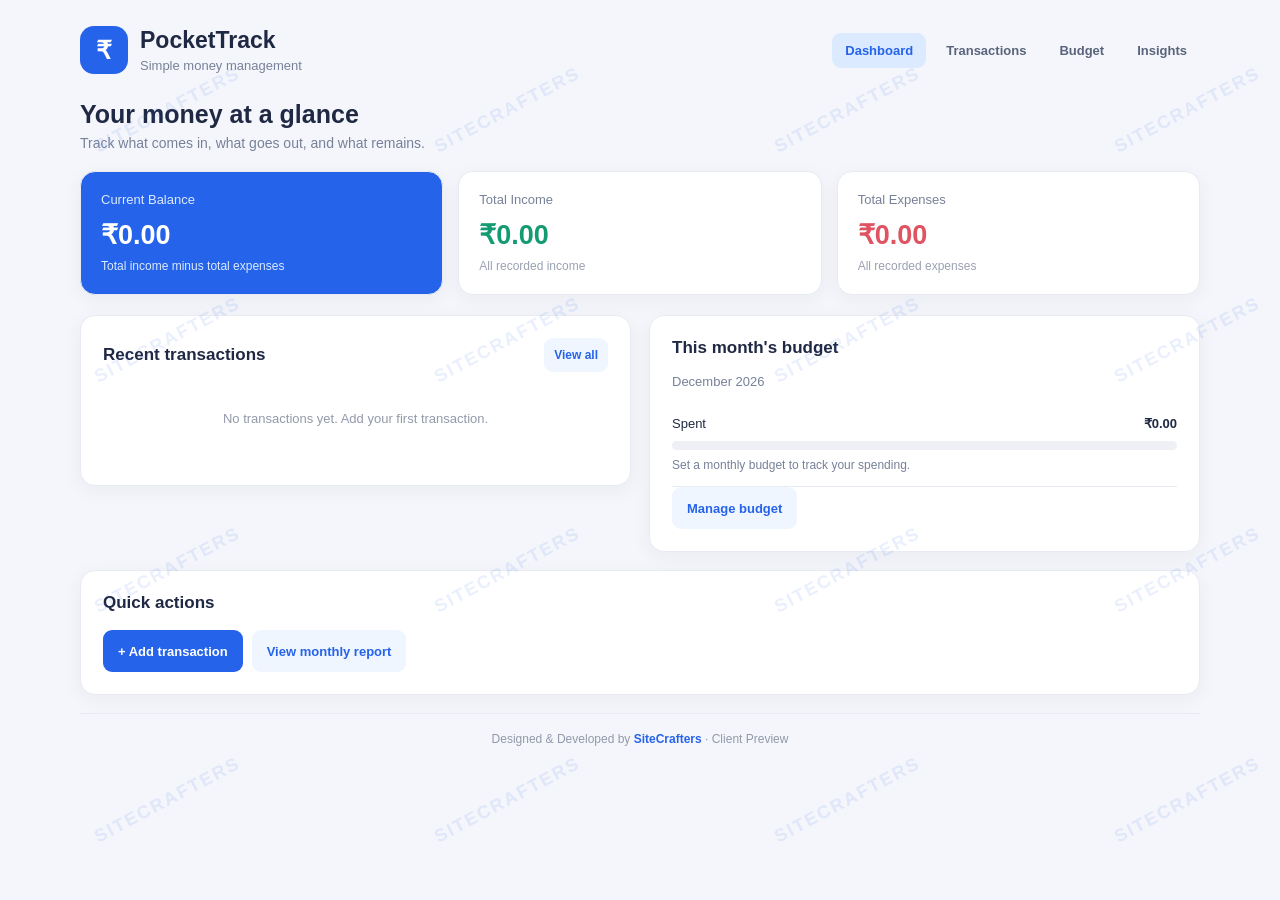
==== commit e804b030: "Change purple theme to blue" ====
--- a/index.html
+++ b/index.html
@@ -1,5 +1,5 @@
 <!DOCTYPE html>
-<html lang="en"><head><meta charset="UTF-8"><meta name="viewport" content="width=device-width, initial-scale=1.0"><meta name="theme-color" content="#5b55d9"><meta name="description" content="A simple personal finance and expense tracker."><title>Dashboard | PocketTrack</title><link rel="stylesheet" href="css/style.css"></head>
+<html lang="en"><head><meta charset="UTF-8"><meta name="viewport" content="width=device-width, initial-scale=1.0"><meta name="theme-color" content="#2563eb"><meta name="description" content="A simple personal finance and expense tracker."><title>Dashboard | PocketTrack</title><link rel="stylesheet" href="css/style.css"></head>
 <body><div class="container"><header class="site-header"><div class="brand"><div class="logo" aria-hidden="true">₹</div><div><h1>PocketTrack</h1><p>Simple money management</p></div></div><nav class="nav" aria-label="Main navigation"><a href="index.html" class="active">Dashboard</a><a href="transactions.html">Transactions</a><a href="budget.html">Budget</a><a href="reports.html">Insights</a></nav></header>
 <main><div class="page-heading"><h2>Your money at a glance</h2><p>Track what comes in, what goes out, and what remains.</p></div>
 <section class="summary" aria-label="Financial summary"><div class="summary-card balance-card"><p>Current Balance</p><h3 id="balance">₹0.00</h3><small>Total income minus total expenses</small></div><div class="summary-card"><p>Total Income</p><h3 class="income" id="totalIncome">₹0.00</h3><small>All recorded income</small></div><div class="summary-card"><p>Total Expenses</p><h3 class="expense" id="totalExpense">₹0.00</h3><small>All recorded expenses</small></div></section>
--- a/css/style.css
+++ b/css/style.css
@@ -1,30 +1,30 @@
-*{box-sizing:border-box} :root{--primary:#5b55d9;--primary-dark:#4540b7;--ink:#202943;--muted:#778198;--line:#e8ebf2;--bg:#f4f6fb;--green:#159b72;--red:#df5362;--card:#fff}
+*{box-sizing:border-box} :root{--primary:#2563eb;--primary-dark:#1d4ed8;--ink:#202943;--muted:#778198;--line:#e8ebf2;--bg:#f4f6fb;--green:#159b72;--red:#df5362;--card:#fff}
 body{margin:0;padding:26px 16px 40px;background:var(--bg);color:var(--ink);font-family:Arial,sans-serif;-webkit-font-smoothing:antialiased}
 button,input,select,textarea{font:inherit}button{cursor:pointer;touch-action:manipulation}.container{width:100%;max-width:1120px;margin:auto}
 .site-header{display:flex;justify-content:space-between;align-items:center;gap:18px;margin-bottom:26px}.brand{display:flex;align-items:center;gap:12px}.logo{width:48px;height:48px;display:grid;place-items:center;border-radius:14px;background:var(--primary);color:#fff;font-size:25px;font-weight:bold}.brand h1{margin:0;font-size:23px}.brand p{margin:4px 0 0;color:var(--muted);font-size:13px}
-.nav{display:flex;flex-wrap:wrap;gap:7px}.nav a{padding:10px 13px;border-radius:9px;text-decoration:none;color:#59647b;font-size:13px;font-weight:bold}.nav a:hover,.nav a.active{background:#eae9ff;color:var(--primary)}
+.nav{display:flex;flex-wrap:wrap;gap:7px}.nav a{padding:10px 13px;border-radius:9px;text-decoration:none;color:#59647b;font-size:13px;font-weight:bold}.nav a:hover,.nav a.active{background:#dbeafe;color:var(--primary)}
 .page-heading{margin:0 0 20px}.page-heading h2{margin:0 0 6px;font-size:25px}.page-heading p{margin:0;color:var(--muted);font-size:14px}
-.summary{display:grid;grid-template-columns:repeat(3,minmax(0,1fr));gap:15px;margin-bottom:20px}.summary-card,.panel{min-width:0;background:var(--card);border:1px solid var(--line);border-radius:15px;box-shadow:0 5px 20px rgba(30,40,80,.05)}.summary-card{padding:20px}.summary-card p{margin:0;color:var(--muted);font-size:13px}.summary-card h3{margin:12px 0 5px;font-size:clamp(20px,2.5vw,27px);overflow-wrap:anywhere}.summary-card small{color:#9aa1b1;font-size:12px}.balance-card{background:var(--primary);color:#fff}.balance-card p,.balance-card small{color:#e8e6ff}.income{color:var(--green)}.expense{color:var(--red)}
+.summary{display:grid;grid-template-columns:repeat(3,minmax(0,1fr));gap:15px;margin-bottom:20px}.summary-card,.panel{min-width:0;background:var(--card);border:1px solid var(--line);border-radius:15px;box-shadow:0 5px 20px rgba(30,40,80,.05)}.summary-card{padding:20px}.summary-card p{margin:0;color:var(--muted);font-size:13px}.summary-card h3{margin:12px 0 5px;font-size:clamp(20px,2.5vw,27px);overflow-wrap:anywhere}.summary-card small{color:#9aa1b1;font-size:12px}.balance-card{background:var(--primary);color:#fff}.balance-card p,.balance-card small{color:#dbeafe}.income{color:var(--green)}.expense{color:var(--red)}
 .grid-two{display:grid;grid-template-columns:repeat(2,minmax(0,1fr));gap:18px;align-items:start}.panel{padding:22px;margin-bottom:18px}.panel h3{margin:0 0 16px;font-size:17px}.panel-head{display:flex;justify-content:space-between;align-items:center;gap:12px;margin-bottom:15px}.panel-head h3{margin:0}
-label{display:block;margin:13px 0 7px;color:#4d5870;font-size:13px;font-weight:bold}input,select,textarea{width:100%;min-width:0;min-height:43px;padding:10px 12px;border:1px solid #dfe4ed;border-radius:9px;background:#fff;color:var(--ink);font-size:14px;outline:none}textarea{min-height:76px;resize:vertical}input:focus,select:focus,textarea:focus,button:focus-visible,a:focus-visible{outline:3px solid #5b55d933;outline-offset:2px;border-color:var(--primary)}
-.form-grid{display:grid;grid-template-columns:repeat(2,minmax(0,1fr));gap:0 12px}.field-full{grid-column:1/-1}.button{display:inline-flex;justify-content:center;align-items:center;min-height:42px;padding:10px 15px;border:0;border-radius:9px;background:var(--primary);color:white;font-size:13px;font-weight:bold;text-decoration:none}.button:hover{background:var(--primary-dark)}.button.secondary{background:#eeedff;color:var(--primary)}.button.danger{background:#fff0f1;color:var(--red)}.button.small{min-height:34px;padding:7px 10px;font-size:12px}.form-actions{display:flex;gap:9px;flex-wrap:wrap;margin-top:17px}
+label{display:block;margin:13px 0 7px;color:#4d5870;font-size:13px;font-weight:bold}input,select,textarea{width:100%;min-width:0;min-height:43px;padding:10px 12px;border:1px solid #dfe4ed;border-radius:9px;background:#fff;color:var(--ink);font-size:14px;outline:none}textarea{min-height:76px;resize:vertical}input:focus,select:focus,textarea:focus,button:focus-visible,a:focus-visible{outline:3px solid #2563eb33;outline-offset:2px;border-color:var(--primary)}
+.form-grid{display:grid;grid-template-columns:repeat(2,minmax(0,1fr));gap:0 12px}.field-full{grid-column:1/-1}.button{display:inline-flex;justify-content:center;align-items:center;min-height:42px;padding:10px 15px;border:0;border-radius:9px;background:var(--primary);color:white;font-size:13px;font-weight:bold;text-decoration:none}.button:hover{background:var(--primary-dark)}.button.secondary{background:#eff6ff;color:var(--primary)}.button.danger{background:#fff0f1;color:var(--red)}.button.small{min-height:34px;padding:7px 10px;font-size:12px}.form-actions{display:flex;gap:9px;flex-wrap:wrap;margin-top:17px}
 .muted{color:var(--muted);font-size:13px}.empty{padding:24px 8px;text-align:center;color:#9299a9;font-size:13px}
 .transaction{display:flex;justify-content:space-between;align-items:center;gap:12px;padding:13px 0;border-bottom:1px solid #edf0f5}.transaction:last-child{border-bottom:0}.transaction-info{min-width:0}.transaction-title{font-weight:bold;font-size:14px;overflow-wrap:anywhere}.transaction-meta{margin-top:5px;color:var(--muted);font-size:12px}.transaction-side{display:flex;align-items:center;gap:10px;flex:0 0 auto}.transaction-amount{font-size:13px;font-weight:bold;white-space:nowrap}.transaction-actions{display:flex;gap:5px}
 .toolbar{display:grid;grid-template-columns:minmax(0,1fr) 170px 170px;gap:9px;margin-bottom:14px}.progress{height:9px;border-radius:20px;background:#eef0f5;overflow:hidden;margin-top:10px}.progress span{display:block;height:100%;border-radius:inherit;background:var(--green)}.progress span.warn{background:#e4a13c}.progress span.over{background:var(--red)}.budget-row{padding:14px 0;border-bottom:1px solid var(--line)}.budget-row:last-child{border-bottom:0}.budget-row-head{display:flex;justify-content:space-between;gap:12px;font-size:13px}.budget-row-head strong{white-space:nowrap}.status{margin:8px 0 0;font-size:12px;color:var(--muted)}.status.warn{color:#a66a13}.status.over{color:var(--red);font-weight:bold}
 .bar-row{margin:14px 0}.bar-label{display:flex;justify-content:space-between;gap:12px;font-size:13px;margin-bottom:7px}.bar{height:9px;border-radius:20px;background:#eef0f5;overflow:hidden}.bar span{display:block;height:100%;background:var(--primary);border-radius:inherit}
-.notice{padding:12px 14px;border-radius:10px;background:#f0efff;color:#5149bd;font-size:13px;line-height:1.5}.site-footer{padding:18px 8px;text-align:center;color:#9299a9;font-size:12px;border-top:1px solid var(--line)}.site-footer strong{color:var(--primary)}
+.notice{padding:12px 14px;border-radius:10px;background:#eff6ff;color:#1d4ed8;font-size:13px;line-height:1.5}.site-footer{padding:18px 8px;text-align:center;color:#9299a9;font-size:12px;border-top:1px solid var(--line)}.site-footer strong{color:var(--primary)}
 @media(max-width:800px){.site-header{align-items:flex-start;flex-direction:column}.summary{grid-template-columns:repeat(2,minmax(0,1fr))}.balance-card{grid-column:1/-1}.grid-two{grid-template-columns:1fr}}
 @media(max-width:520px){body{padding:18px 11px 30px}.brand h1{font-size:20px}.nav{width:100%;display:grid;grid-template-columns:repeat(4,1fr);gap:4px}.nav a{text-align:center;padding:10px 4px;font-size:11px}.summary{gap:9px}.summary-card{padding:15px;border-radius:12px}.panel{padding:17px;border-radius:12px}.page-heading h2{font-size:22px}.form-grid{grid-template-columns:1fr}.field-full{grid-column:auto}.toolbar{grid-template-columns:1fr 1fr}.toolbar input{grid-column:1/-1}.transaction{align-items:flex-start}.transaction-side{align-items:flex-end;flex-direction:column;gap:6px}.transaction-actions{flex-wrap:wrap}.transaction-amount{font-size:12px}}
 @media(max-width:360px){.summary-card{padding:12px}.summary-card h3{font-size:18px}.nav a{font-size:10px}}
 @media(prefers-reduced-motion:reduce){*{scroll-behavior:auto!important;transition:none!important}}
 /* Repeating attribution watermark for client-preview screenshots. */
-body:after{content:"";position:fixed;inset:0;z-index:1000;pointer-events:none;user-select:none;background-image:url("data:image/svg+xml,%3Csvg xmlns='http://www.w3.org/2000/svg' width='340' height='230'%3E%3Ctext x='170' y='115' text-anchor='middle' transform='rotate(-28 170 115)' font-family='Arial' font-size='18' font-weight='bold' letter-spacing='2' fill='%235b55d9' fill-opacity='.10'%3ESITECRAFTERS%3C/text%3E%3C/svg%3E");background-repeat:repeat}
+body:after{content:"";position:fixed;inset:0;z-index:1000;pointer-events:none;user-select:none;background-image:url("data:image/svg+xml,%3Csvg xmlns='http://www.w3.org/2000/svg' width='340' height='230'%3E%3Ctext x='170' y='115' text-anchor='middle' transform='rotate(-28 170 115)' font-family='Arial' font-size='18' font-weight='bold' letter-spacing='2' fill='%232563eb' fill-opacity='.10'%3ESITECRAFTERS%3C/text%3E%3C/svg%3E");background-repeat:repeat}
 
 /* Monthly money insights */
 .report-controls{display:flex;align-items:end;justify-content:space-between;gap:18px}.report-controls>div:first-child{width:min(100%,320px)}.report-export{padding-bottom:0}
 .insight-metrics{display:grid;grid-template-columns:repeat(4,minmax(0,1fr));gap:14px;margin-bottom:18px}
 .insight-grid{display:grid;grid-template-columns:repeat(3,minmax(0,1fr));gap:14px;margin-bottom:18px}
-.insight-card{margin:0;min-width:0}.insight-icon{display:grid;place-items:center;width:38px;height:38px;border-radius:12px;background:#eeedff;color:var(--primary);font-size:20px;font-weight:bold}
+.insight-card{margin:0;min-width:0}.insight-icon{display:grid;place-items:center;width:38px;height:38px;border-radius:12px;background:#eff6ff;color:var(--primary);font-size:20px;font-weight:bold}
 .insight-label{margin:14px 0 7px;color:var(--muted);font-size:12px;font-weight:bold}.insight-card h3{margin:0 0 7px;font-size:clamp(17px,2vw,22px);overflow-wrap:anywhere}.insight-detail{margin:0;color:var(--muted);font-size:12px;line-height:1.55;overflow-wrap:anywhere}
 .comparison-value{font-size:27px;font-weight:bold;letter-spacing:-.6px;margin:5px 0 7px}.recommendation-list{display:grid;gap:10px}.recommendation-item{display:flex;align-items:flex-start;gap:11px;padding:12px;border:1px solid var(--line);border-radius:11px;background:#fcfcff}.recommendation-item p{margin:0;color:#4f5a70;font-size:13px;line-height:1.55}.recommendation-mark{display:grid;place-items:center;flex:0 0 23px;height:23px;border-radius:50%;background:#e8f7f1;color:var(--green);font-weight:bold;font-size:13px}
 @media(max-width:800px){.insight-metrics{grid-template-columns:repeat(2,minmax(0,1fr))}.insight-grid{grid-template-columns:1fr}}
